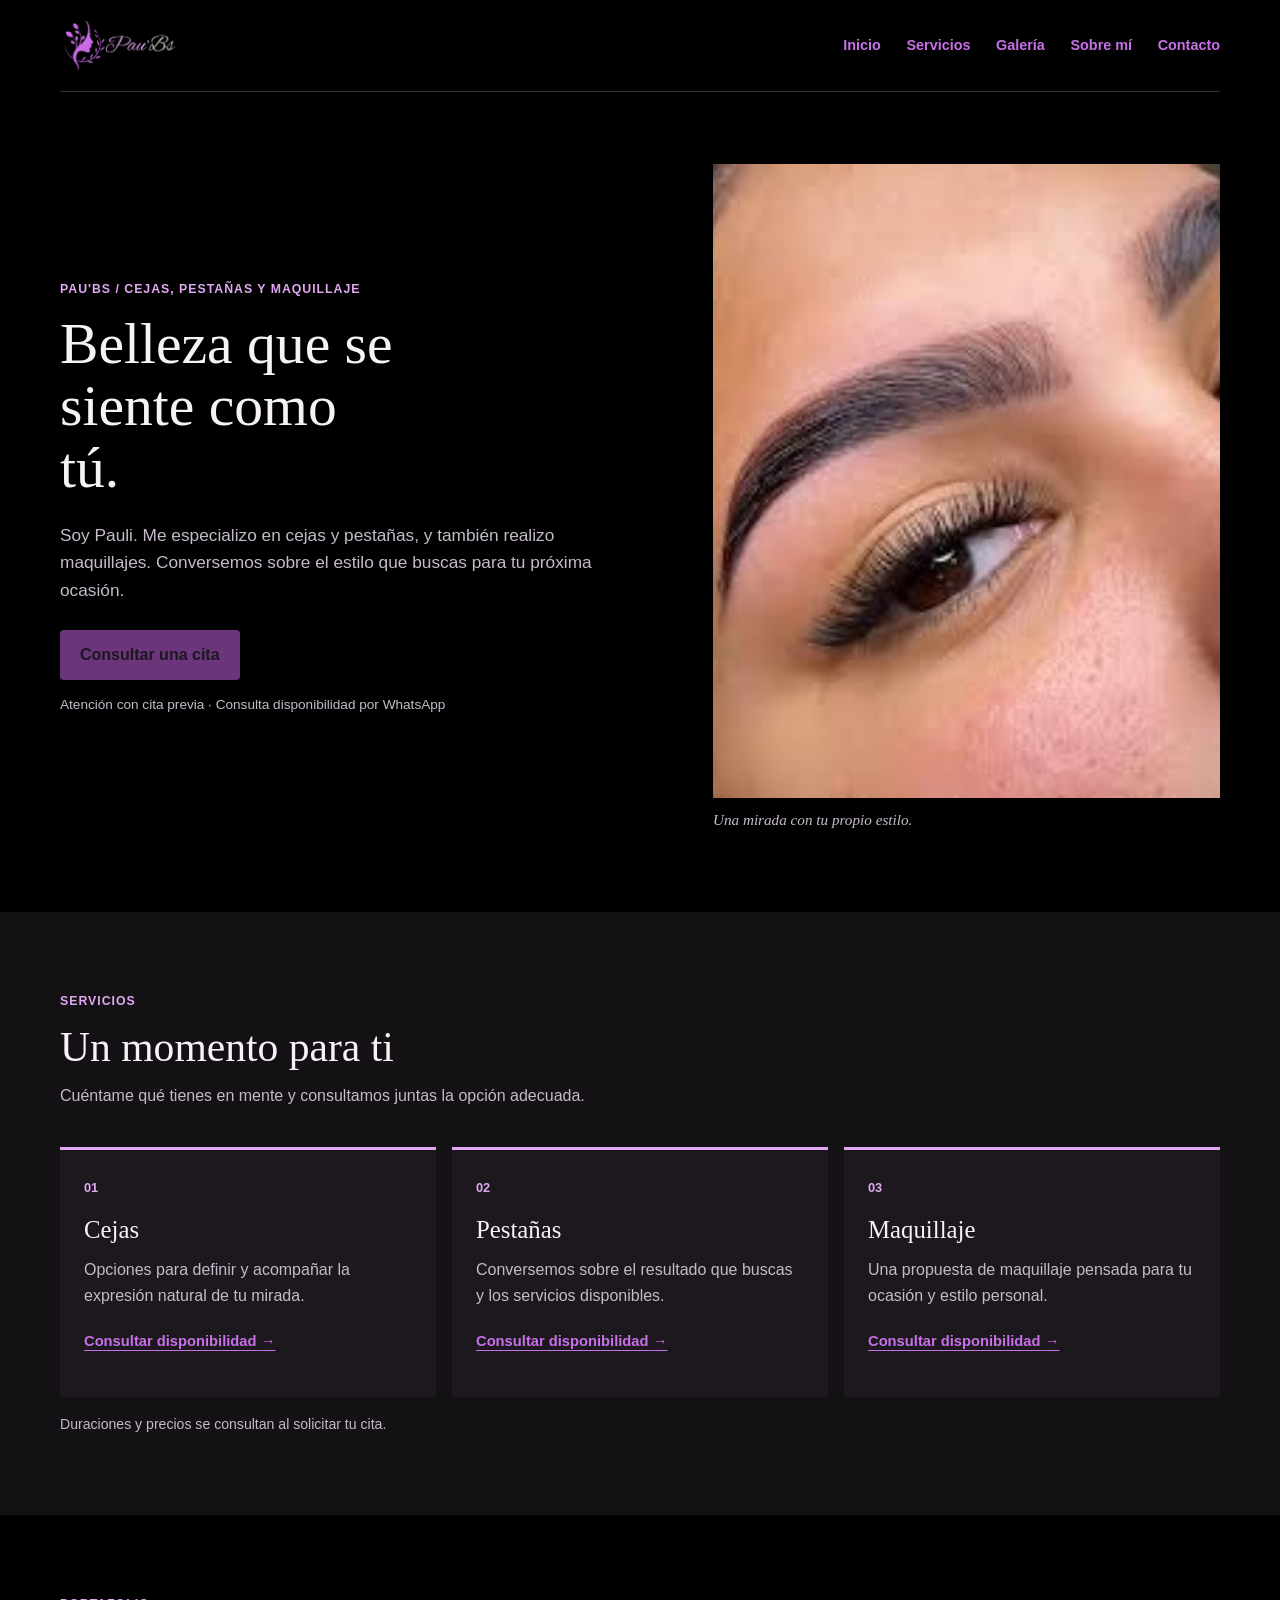
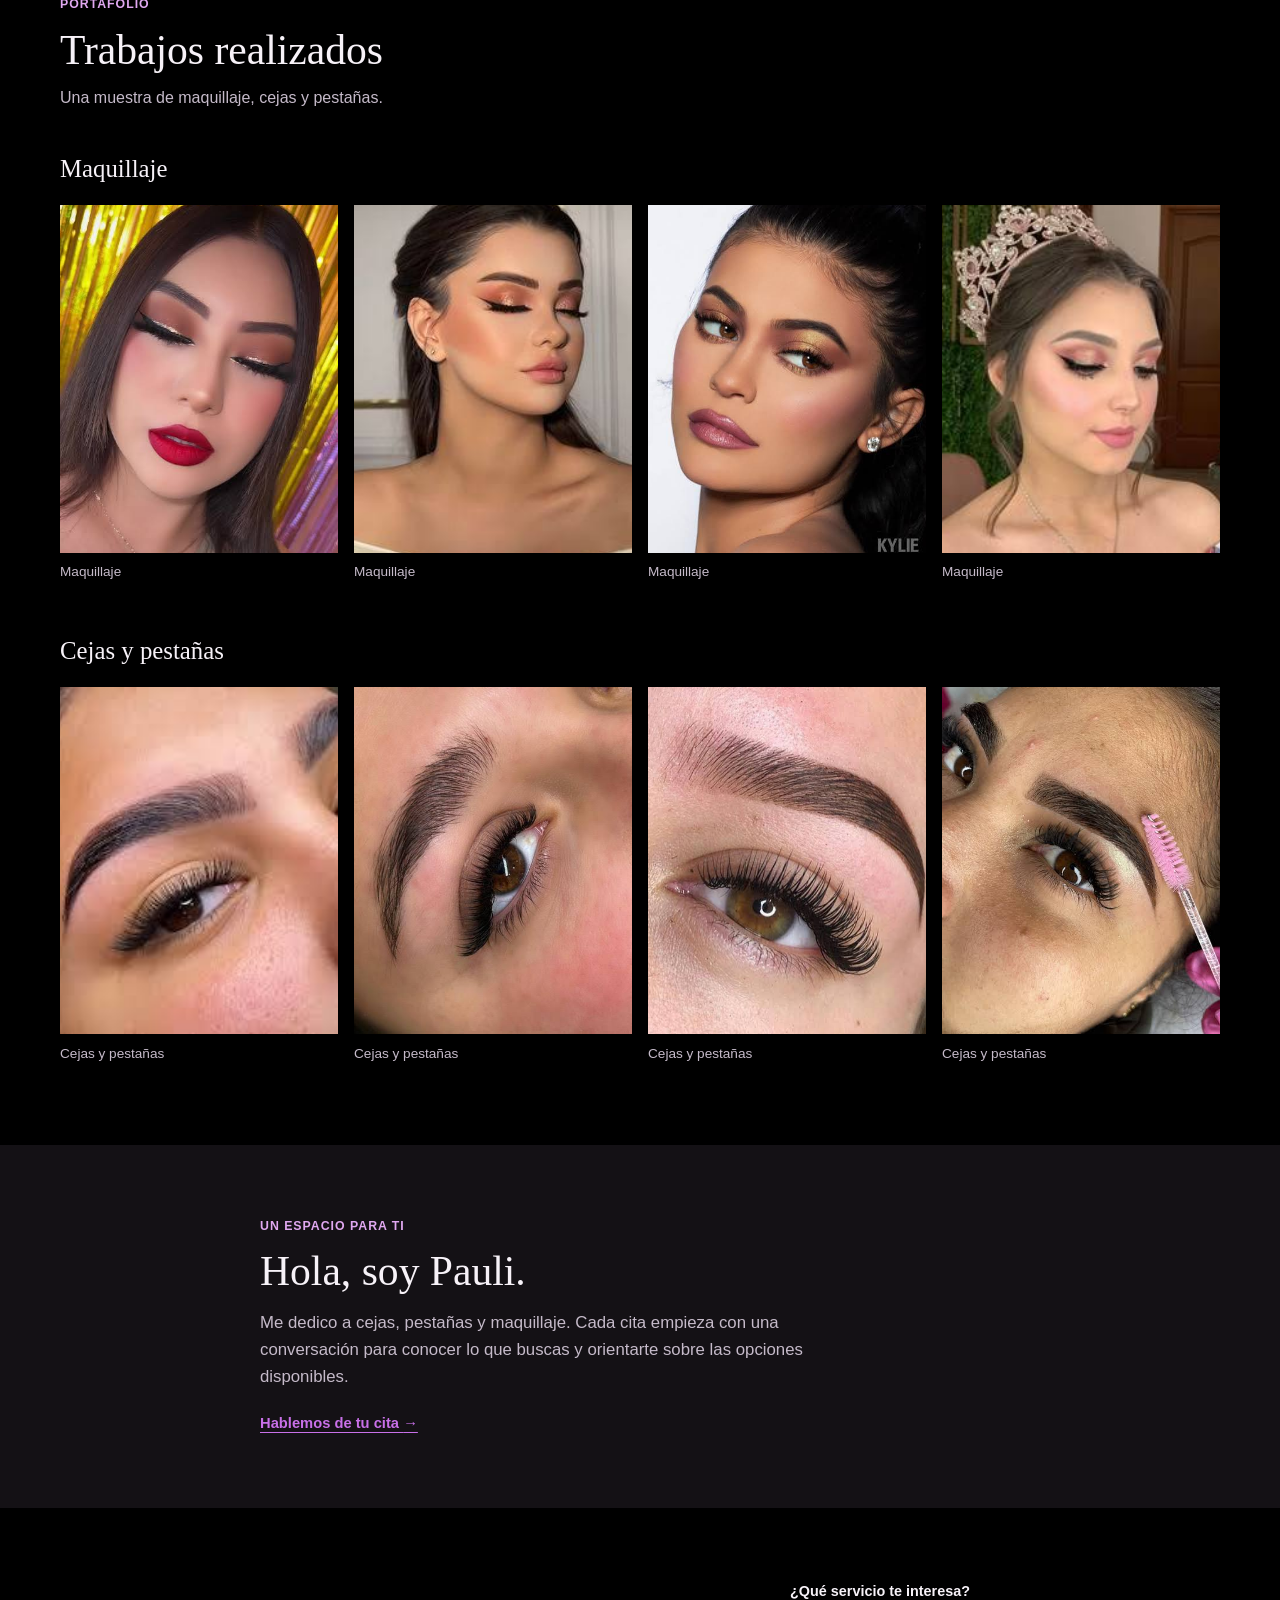
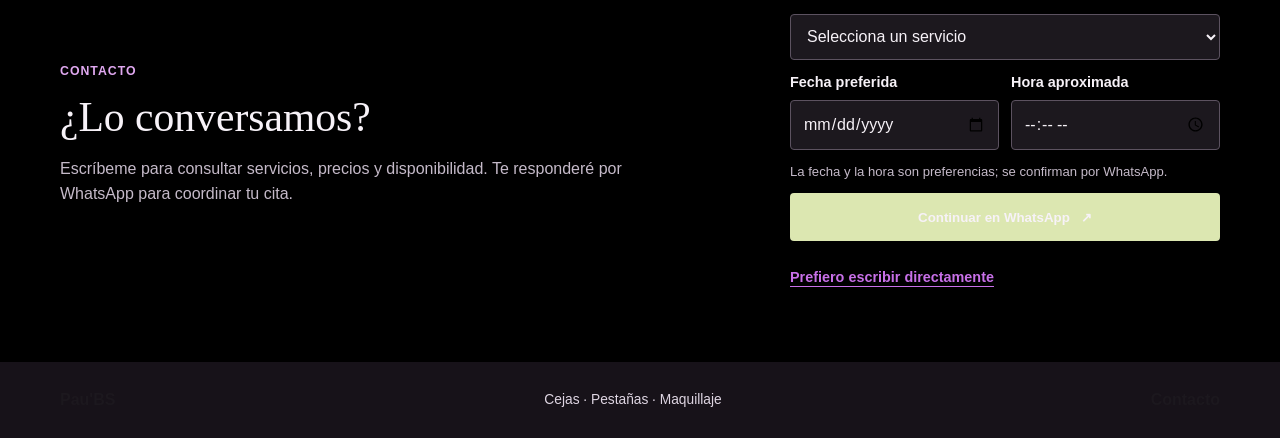
==== FRONTEND/Index.html @ 276dd2f2 "Elimine revision codigo.txt" ====
<!DOCTYPE html>
<html lang="es">
<head>
    <meta charset="UTF-8">
    <meta name="viewport" content="width=device-width, initial-scale=1.0">
    <meta name="description" content="Cejas, pestañas y maquillaje con Pau'BS. Conoce sus trabajos y consulta disponibilidad para agendar por WhatsApp.">
    <title>Pau'BS | Cejas, pestañas y maquillaje</title>
    <link rel="stylesheet" href="Styles.css">
</head>
<body>
    <a class="skip-link" href="#contenido">Saltar al contenido</a>

    <header class="site-header">
        <a class="brand" href="#inicio" aria-label="Pau'BS, ir al inicio">
            <img src="../images/Pau’Bs.png" alt="Pau'BS">
        </a>

        <nav class="main-nav" aria-label="Navegación principal">
            <a href="#inicio">Inicio</a>
            <a href="#servicios">Servicios</a>
            <a href="#galeria">Galería</a>
            <a href="#sobre-mi">Sobre mí</a>
            <a href="#contacto">Contacto</a>
        </nav>
    </header>

    <main id="contenido">
        <section class="hero page-width" id="inicio" aria-labelledby="hero-title">
            <div class="hero-copy">
                <p class="eyebrow">Pau'BS <span aria-hidden="true">/</span> Cejas, pestañas y maquillaje</p>
                <h1 id="hero-title">Belleza que se siente como tú.</h1>
                <p class="hero-description">Soy Pauli. Me especializo en cejas y pestañas, y también realizo maquillajes. Conversemos sobre el estilo que buscas para tu próxima ocasión.</p>
                <a class="button button-primary" href="#contacto">Consultar una cita</a>
                <p class="hero-note">Atención con cita previa · Consulta disponibilidad por WhatsApp</p>
            </div>
            <figure class="hero-image">
                <img src="../images/Cp1.jpg" alt="Trabajo de cejas y pestañas realizado por Pau'BS" fetchpriority="high">
                <figcaption>Una mirada con tu propio estilo.</figcaption>
            </figure>
        </section>

        <section class="services section-band" id="servicios" aria-labelledby="services-title">
            <div class="page-width">
                <div class="section-heading">
                    <p class="eyebrow">Servicios</p>
                    <h2 id="services-title">Un momento para ti</h2>
                    <p>Cuéntame qué tienes en mente y consultamos juntas la opción adecuada.</p>
                </div>

                <div class="service-list">
                    <article class="service-item">
                        <span class="service-number" aria-hidden="true">01</span>
                        <h3>Cejas</h3>
                        <p>Opciones para definir y acompañar la expresión natural de tu mirada.</p>
                        <a href="#contacto" data-service="Cejas">Consultar disponibilidad <span aria-hidden="true">→</span></a>
                    </article>
                    <article class="service-item">
                        <span class="service-number" aria-hidden="true">02</span>
                        <h3>Pestañas</h3>
                        <p>Conversemos sobre el resultado que buscas y los servicios disponibles.</p>
                        <a href="#contacto" data-service="Pestañas">Consultar disponibilidad <span aria-hidden="true">→</span></a>
                    </article>
                    <article class="service-item">
                        <span class="service-number" aria-hidden="true">03</span>
                        <h3>Maquillaje</h3>
                        <p>Una propuesta de maquillaje pensada para tu ocasión y estilo personal.</p>
                        <a href="#contacto" data-service="Maquillaje">Consultar disponibilidad <span aria-hidden="true">→</span></a>
                    </article>
                </div>
                <p class="service-note">Duraciones y precios se consultan al solicitar tu cita.</p>
            </div>
        </section>

        <section class="gallery page-width" id="galeria" aria-labelledby="gallery-title">
            <div class="section-heading">
                <p class="eyebrow">Portafolio</p>
                <h2 id="gallery-title">Trabajos realizados</h2>
                <p>Una muestra de maquillaje, cejas y pestañas.</p>
            </div>

            <div class="gallery-group" aria-labelledby="makeup-title">
                <h3 id="makeup-title">Maquillaje</h3>
                <div class="gallery-grid">
                    <figure><img src="../images/Ensayo1.jpg" alt="Ejemplo de trabajo de maquillaje 1" loading="lazy"><figcaption>Maquillaje</figcaption></figure>
                    <figure><img src="../images/Ensayo2.jpg" alt="Ejemplo de trabajo de maquillaje 2" loading="lazy"><figcaption>Maquillaje</figcaption></figure>
                    <figure><img src="../images/Ensayo3.jpg" alt="Ejemplo de trabajo de maquillaje 3" loading="lazy"><figcaption>Maquillaje</figcaption></figure>
                    <figure><img src="../images/Ensayo4.jpg" alt="Ejemplo de trabajo de maquillaje 4" loading="lazy"><figcaption>Maquillaje</figcaption></figure>
                </div>
            </div>

            <div class="gallery-group" aria-labelledby="brows-title">
                <h3 id="brows-title">Cejas y pestañas</h3>
                <div class="gallery-grid">
                    <figure><img src="../images/Cp1.jpg" alt="Ejemplo de trabajo de cejas y pestañas 1" loading="lazy"><figcaption>Cejas y pestañas</figcaption></figure>
                    <figure><img src="../images/cp2.jpg" alt="Ejemplo de trabajo de cejas y pestañas 2" loading="lazy"><figcaption>Cejas y pestañas</figcaption></figure>
                    <figure><img src="../images/cp3.jpg" alt="Ejemplo de trabajo de cejas y pestañas 3" loading="lazy"><figcaption>Cejas y pestañas</figcaption></figure>
                    <figure><img src="../images/cp4.jpg" alt="Ejemplo de trabajo de cejas y pestañas 4" loading="lazy"><figcaption>Cejas y pestañas</figcaption></figure>
                </div>
            </div>
        </section>

        <section class="about section-band" id="sobre-mi" aria-labelledby="about-title">
            <div class="page-width about-content">
                <p class="eyebrow">Un espacio para ti</p>
                <h2 id="about-title">Hola, soy Pauli.</h2>
                <p>Me dedico a cejas, pestañas y maquillaje. Cada cita empieza con una conversación para conocer lo que buscas y orientarte sobre las opciones disponibles.</p>
                <a class="text-link" href="#contacto">Hablemos de tu cita <span aria-hidden="true">→</span></a>
            </div>
        </section>

        <section class="contact page-width" id="contacto" aria-labelledby="contact-title">
            <div>
                <p class="eyebrow">Contacto</p>
                <h2 id="contact-title">¿Lo conversamos?</h2>
                <p>Escríbeme para consultar servicios, precios y disponibilidad. Te responderé por WhatsApp para coordinar tu cita.</p>
            </div>
            <div class="booking-actions">
                <form class="appointment-form" id="appointment-form" hidden>
                    <label for="appointment-service">¿Qué servicio te interesa?</label>
                    <select id="appointment-service" name="service" required>
                        <option value="">Selecciona un servicio</option>
                        <option value="Cejas">Cejas</option>
                        <option value="Pestañas">Pestañas</option>
                        <option value="Maquillaje">Maquillaje</option>
                        <option value="Quiero asesoría">Quiero asesoría</option>
                    </select>

                    <div class="appointment-fields">
                        <div>
                            <label for="appointment-date">Fecha preferida</label>
                            <input id="appointment-date" name="preferredDate" type="date">
                        </div>
                        <div>
                            <label for="appointment-time">Hora aproximada</label>
                            <input id="appointment-time" name="preferredTime" type="time">
                        </div>
                    </div>

                    <p class="form-hint">La fecha y la hora son preferencias; se confirman por WhatsApp.</p>
                    <button class="button button-whatsapp" type="submit">Continuar en WhatsApp <span aria-hidden="true">↗</span></button>
                    <p class="form-feedback" id="appointment-feedback" role="status" aria-live="polite"></p>
                </form>
                <a class="direct-whatsapp" href="https://wa.me/573127447132?text=Hola%2C%20quiero%20consultar%20por%20una%20cita" target="_blank" rel="noopener noreferrer">
                    Prefiero escribir directamente
                </a>
            </div>
        </section>
    </main>

    <footer class="site-footer">
        <div class="page-width footer-content">
            <a href="#inicio">Pau'BS</a>
            <p>Cejas · Pestañas · Maquillaje</p>
            <a href="#contacto">Contacto</a>
        </div>
    </footer>
    <script src="script.js" defer></script>
</body>
</html>
---- FRONTEND/Styles.css ----
:root {
	color-scheme: light;
	--ink: #f7f2f8;
	--forest: #c870e8;
	--coral: #e0a8f0;
	--lime: #dce7b1;
	--paper: #000000;
	--white: #1c181e;
	--muted: #c5bac9;
	--page-width: 1160px;
}

* {
	box-sizing: border-box;
}

html {
	scroll-behavior: smooth;
	scroll-padding-top: 1rem;
}

body {
	margin: 0;
	color: var(--ink);
	background: var(--paper);
	font-family: "Trebuchet MS", "Segoe UI", sans-serif;
	line-height: 1.6;
}

img {
	display: block;
	max-width: 100%;
}

a {
	color: inherit;
}

a:focus-visible {
	outline: 3px solid var(--coral);
	outline-offset: 4px;
}

.page-width {
	width: min(100% - 3rem, var(--page-width));
	margin-inline: auto;
}

.skip-link {
	position: absolute;
	z-index: 10;
	top: 0.75rem;
	left: 0.75rem;
	padding: 0.65rem 1rem;
	color: var(--white);
	background: var(--forest);
	transform: translateY(-160%);
}

.skip-link:focus {
	transform: translateY(0);
}

.site-header {
	display: flex;
	min-height: 92px;
	align-items: center;
	justify-content: space-between;
	gap: 2rem;
	width: min(100% - 3rem, var(--page-width));
	margin-inline: auto;
	border-bottom: 1px solid #38323a;
}

.brand {
	flex: 0 0 auto;
}

.brand img {
	width: 122px;
	height: auto;
}

.main-nav {
	display: flex;
	align-items: center;
	justify-content: flex-end;
	gap: 1.6rem;
	flex-wrap: wrap;
}

.main-nav a,
.site-footer a {
	text-decoration: none;
}

.main-nav a {
	padding-block: 0.5rem;
	color: var(--forest);
	font-size: 0.9rem;
	font-weight: 700;
}

.main-nav a:hover,
.site-footer a:hover {
	color: var(--coral);
}

.hero {
	display: grid;
	grid-template-columns: minmax(0, 1fr) minmax(280px, 0.88fr);
	align-items: center;
	gap: clamp(2rem, 6vw, 5.5rem);
	padding-block: 4.5rem 5rem;
}

.eyebrow {
	margin: 0 0 0.8rem;
	color: var(--coral);
	font-size: 0.77rem;
	font-weight: 700;
	letter-spacing: 0.08em;
	text-transform: uppercase;
}

.hero h1,
.section-heading h2,
.about h2,
.contact h2 {
	margin: 0;
	font-family: Georgia, "Times New Roman", serif;
	font-weight: 400;
	line-height: 1.08;
}

.hero h1 {
	max-width: 12ch;
	font-size: 3.6rem;
}

.hero-description {
	max-width: 39rem;
	margin: 1.4rem 0 1.6rem;
	color: var(--muted);
	font-size: 1.08rem;
}

.button {
	display: inline-flex;
	min-height: 48px;
	align-items: center;
	justify-content: center;
	gap: 0.7rem;
	padding: 0.75rem 1.25rem;
	border: 0;
	border-radius: 4px;
	font-weight: 700;
	text-decoration: none;
	transition: background-color 160ms ease, transform 160ms ease;
}

.button:hover {
	transform: translateY(-2px);
}

.button-primary {
	color: var(--white);
	background: #6b347b;
}

.button-primary:hover {
	background: #562b64;
}

.hero-note {
	margin: 0.9rem 0 0;
	color: var(--muted);
	font-size: 0.85rem;
}

.hero-image {
	margin: 0;
}

.hero-image img {
	width: 100%;
	aspect-ratio: 4 / 5;
	object-fit: cover;
	object-position: center;
}

.hero-image figcaption {
	padding-top: 0.65rem;
	color: var(--muted);
	font-family: Georgia, "Times New Roman", serif;
	font-size: 0.95rem;
	font-style: italic;
}

.section-band {
	background: #141115;
}

.services,
.gallery {
	padding-block: 5rem;
}

.section-heading {
	max-width: 650px;
	margin-bottom: 2.4rem;
}

.section-heading h2,
.about h2,
.contact h2 {
	font-size: 2.6rem;
}

.section-heading > p:last-child {
	margin: 0.8rem 0 0;
	color: var(--muted);
}

.service-list {
	display: grid;
	grid-template-columns: repeat(3, minmax(0, 1fr));
	gap: 1rem;
}

.service-item {
	min-height: 250px;
	padding: 1.5rem;
	border-top: 3px solid var(--coral);
	background: var(--white);
}

.service-number {
	color: var(--coral);
	font-size: 0.8rem;
	font-weight: 700;
}

.service-item h3,
.gallery-group h3 {
	margin: 0.7rem 0 0.45rem;
	font-family: Georgia, "Times New Roman", serif;
	font-size: 1.55rem;
	font-weight: 400;
}

.service-item p {
	min-height: 3.2em;
	margin: 0 0 1.2rem;
	color: var(--muted);
}

.service-item a,
.text-link {
	color: var(--forest);
	font-size: 0.92rem;
	font-weight: 700;
	text-decoration-thickness: 1px;
	text-underline-offset: 4px;
}

.service-item a:hover,
.text-link:hover {
	color: var(--coral);
}

.service-note {
	margin: 1rem 0 0;
	color: var(--muted);
	font-size: 0.88rem;
}

.gallery-group + .gallery-group {
	margin-top: 3rem;
}

.gallery-group h3 {
	margin: 0 0 1rem;
}

.gallery-grid {
	display: grid;
	grid-template-columns: repeat(4, minmax(0, 1fr));
	gap: 1rem;
}

.gallery-grid figure {
	min-width: 0;
	margin: 0;
}

.gallery-grid img {
	width: 100%;
	aspect-ratio: 4 / 5;
	object-fit: cover;
	background: var(--lime);
}

.gallery-grid figcaption {
	padding-top: 0.55rem;
	color: var(--muted);
	font-size: 0.85rem;
}

.about {
	padding-block: 4.5rem;
}

.about-content {
	max-width: 760px;
}

.about-content > p:not(.eyebrow) {
	max-width: 620px;
	margin: 1rem 0 1.2rem;
	color: var(--muted);
	font-size: 1.05rem;
}

.contact {
	display: flex;
	align-items: center;
	justify-content: space-between;
	gap: 2rem;
	padding-block: 4.5rem;
}

.contact > div {
	max-width: 620px;
}

.contact > div > p:last-child {
	margin: 1rem 0 0;
	color: var(--muted);
}

.booking-actions {
	width: min(100%, 430px);
	flex: 0 1 430px;
}

.appointment-form[hidden] {
	display: none;
}

.appointment-form {
	display: grid;
	gap: 0.7rem;
}

.appointment-form label {
	font-size: 0.9rem;
	font-weight: 700;
}

.appointment-form select,
.appointment-form input {
	width: 100%;
	min-height: 46px;
	padding: 0.65rem 0.75rem;
	border: 1px solid #5c5260;
	border-radius: 4px;
	color: var(--ink);
	background: #1c181e;
	font: inherit;
}

.appointment-form select:focus-visible,
.appointment-form input:focus-visible {
	outline: 3px solid var(--coral);
	outline-offset: 2px;
}

.appointment-fields {
	display: grid;
	grid-template-columns: repeat(2, minmax(0, 1fr));
	gap: 0.75rem;
}

.appointment-fields > div {
	display: grid;
	gap: 0.35rem;
}

.form-hint,
.form-feedback {
	margin: 0;
	color: var(--muted);
	font-size: 0.82rem;
}

.appointment-form .button {
	width: 100%;
	cursor: pointer;
}

.direct-whatsapp {
	display: inline-block;
	margin-top: 0.85rem;
	color: var(--forest);
	font-size: 0.9rem;
	font-weight: 700;
	text-underline-offset: 4px;
}

.button-whatsapp {
	flex: 0 0 auto;
	color: var(--ink);
	background: var(--lime);
}

.button-whatsapp:hover {
	background: #cfdda0;
}

.site-footer {
	color: var(--white);
	background: #171219;
}

.footer-content {
	display: flex;
	min-height: 76px;
	align-items: center;
	justify-content: space-between;
	gap: 1rem;
}

.footer-content p {
	margin: 0;
	color: #ded5e2;
	font-size: 0.86rem;
}

.footer-content a {
	font-weight: 700;
}

@media (max-width: 760px) {
	.site-header {
		min-height: 0;
		flex-wrap: wrap;
		gap: 0.5rem 1rem;
		padding-block: 0.8rem;
	}

	.brand img {
		width: 96px;
	}

	.main-nav {
		justify-content: flex-start;
		gap: 0.35rem 1rem;
		width: 100%;
	}

	.hero {
		grid-template-columns: 1fr;
		gap: 2rem;
		padding-block: 3rem;
	}

	.hero h1 {
		max-width: 14ch;
		font-size: 3rem;
	}

	.hero-image {
		max-width: 560px;
	}

	.services,
	.gallery {
		padding-block: 3.5rem;
	}

	.service-list {
		grid-template-columns: 1fr;
	}

	.service-item {
		min-height: 0;
	}

	.service-item p {
		min-height: 0;
	}

	.gallery-grid {
		grid-template-columns: repeat(2, minmax(0, 1fr));
		gap: 1.25rem 0.75rem;
	}

	.contact {
		align-items: flex-start;
		flex-direction: column;
		padding-block: 3.5rem;
	}

	.booking-actions {
		flex-basis: auto;
	}
}

@media (max-width: 420px) {
	.page-width,
	.site-header {
		width: min(100% - 2rem, var(--page-width));
	}

	.main-nav {
		gap: 0.25rem 0.8rem;
	}

	.main-nav a {
		font-size: 0.84rem;
	}

	.hero h1 {
		font-size: 2.5rem;
	}

	.section-heading h2,
	.about h2,
	.contact h2 {
		font-size: 2.2rem;
	}

	.footer-content {
		align-items: flex-start;
		flex-direction: column;
		justify-content: center;
		padding-block: 1rem;
	}
}

@media (prefers-reduced-motion: reduce) {
	html {
		scroll-behavior: auto;
	}

	*,
	*::before,
	*::after {
		transition-duration: 0.01ms !important;
	}
}
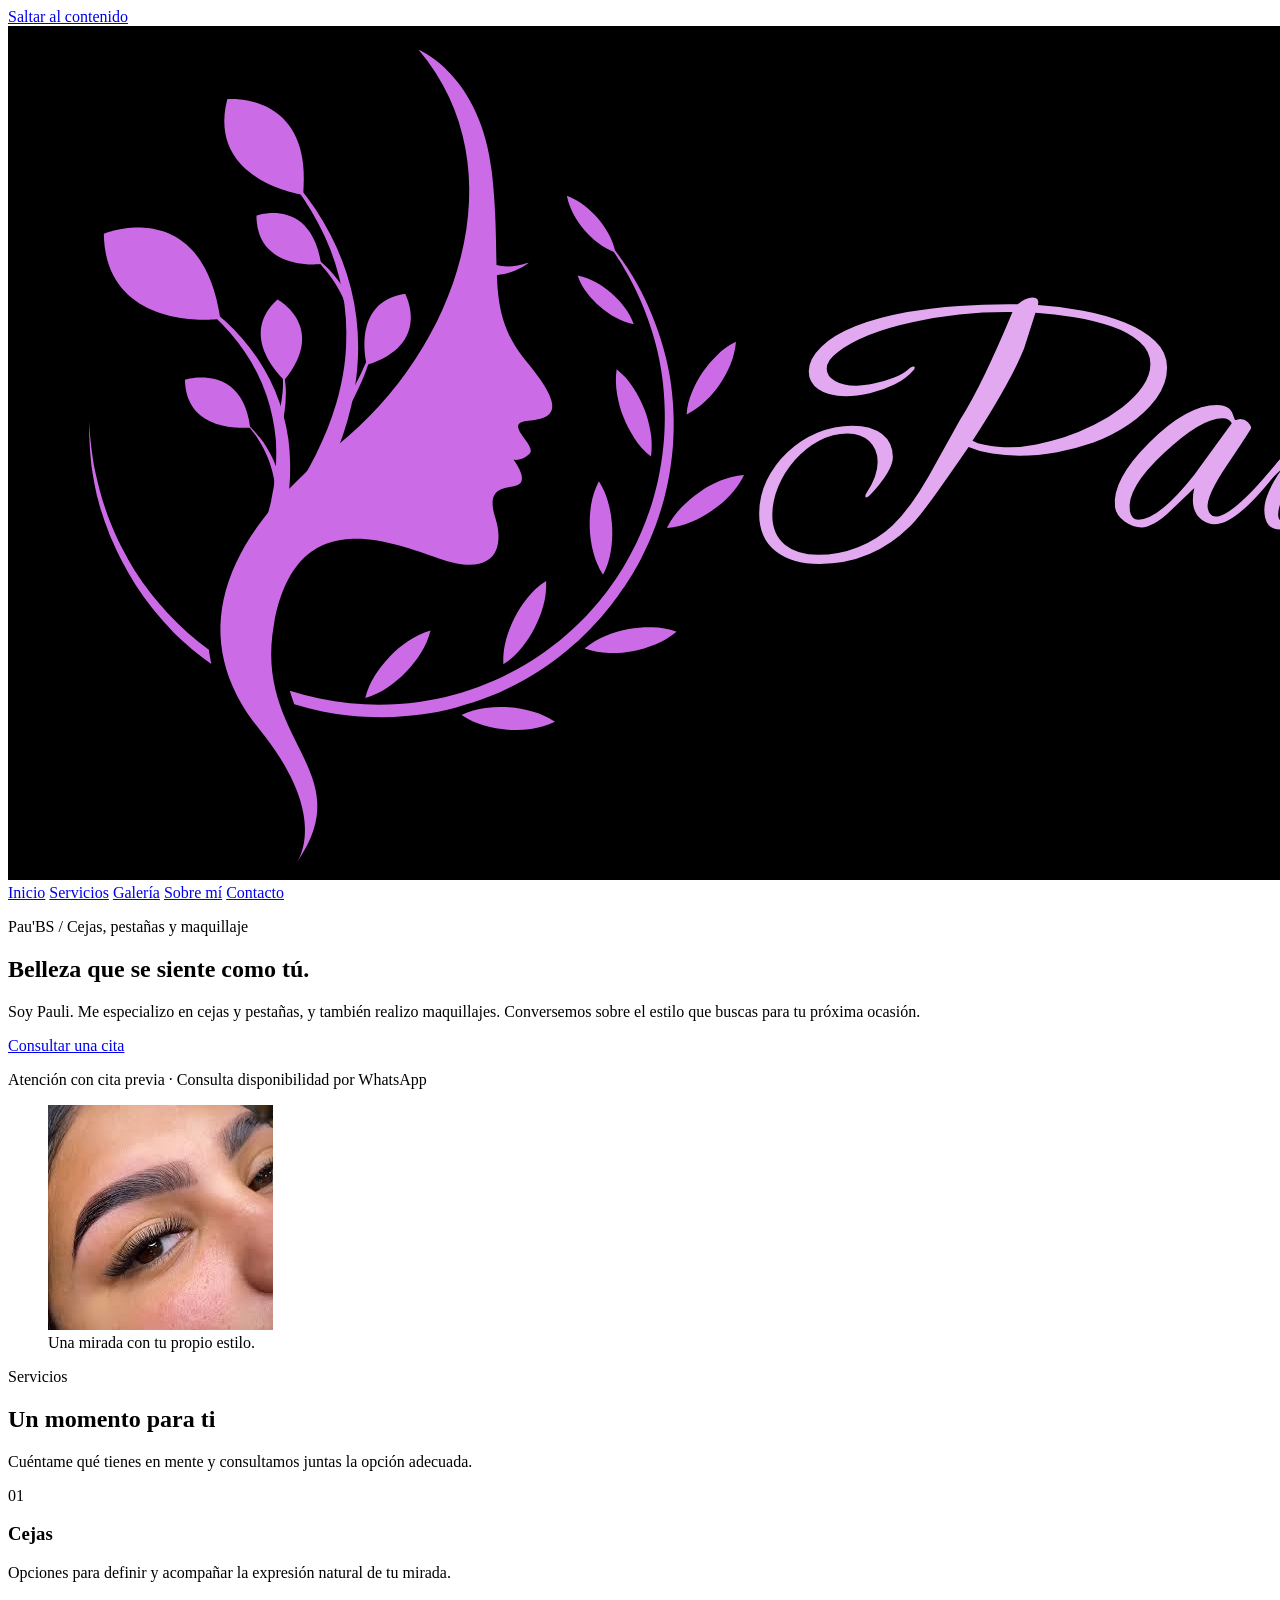
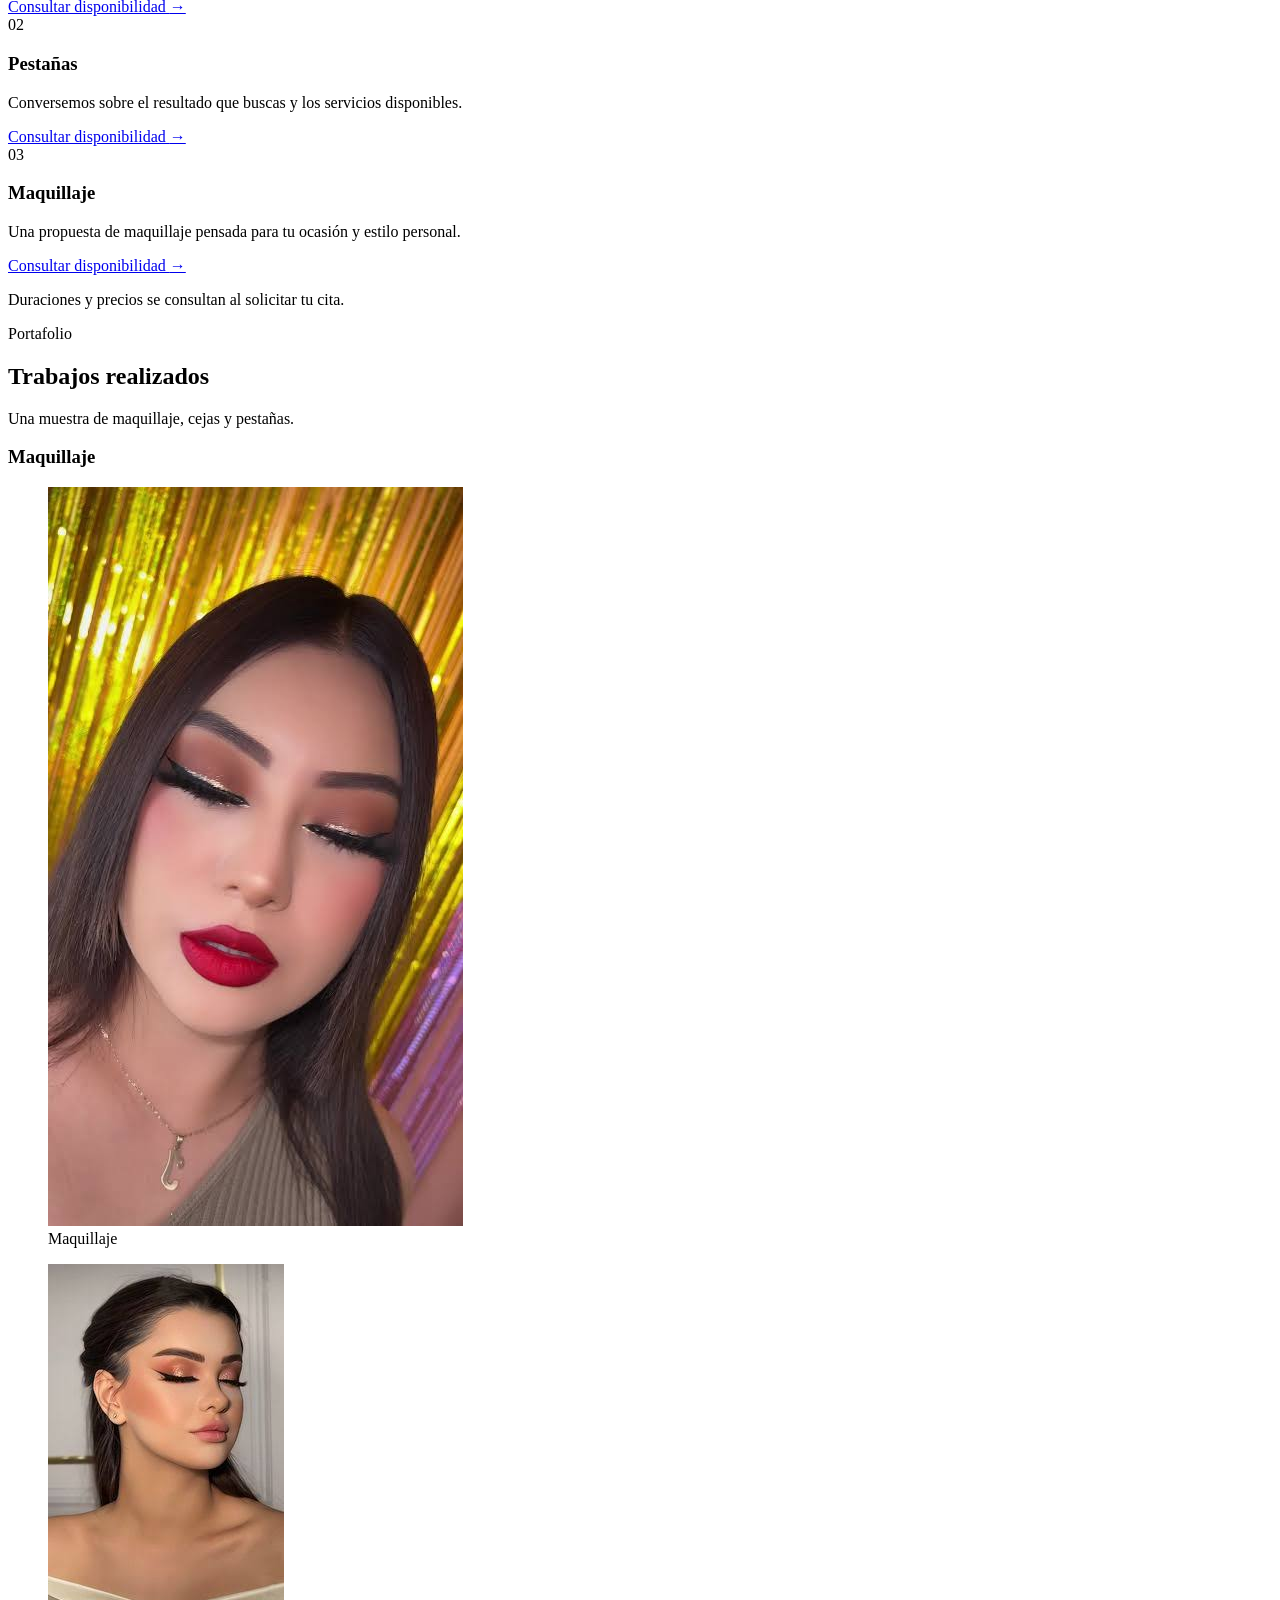
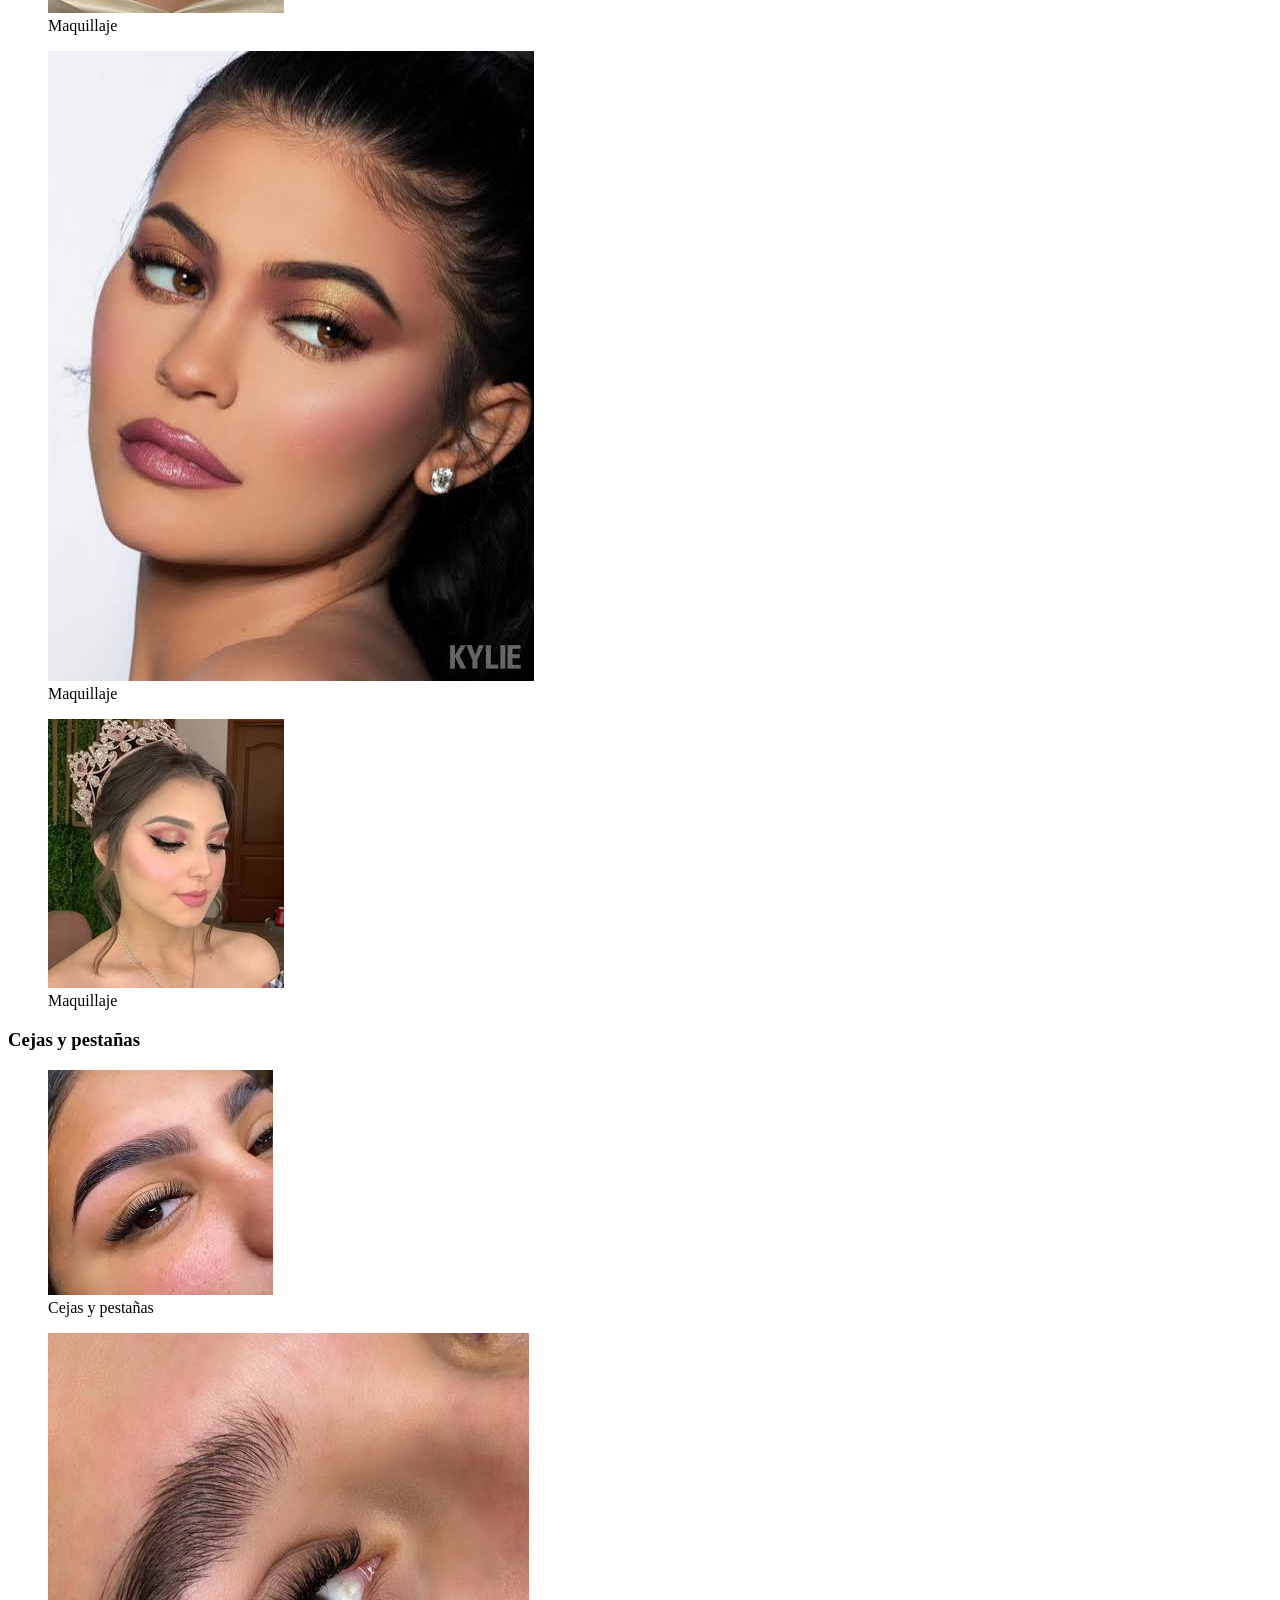
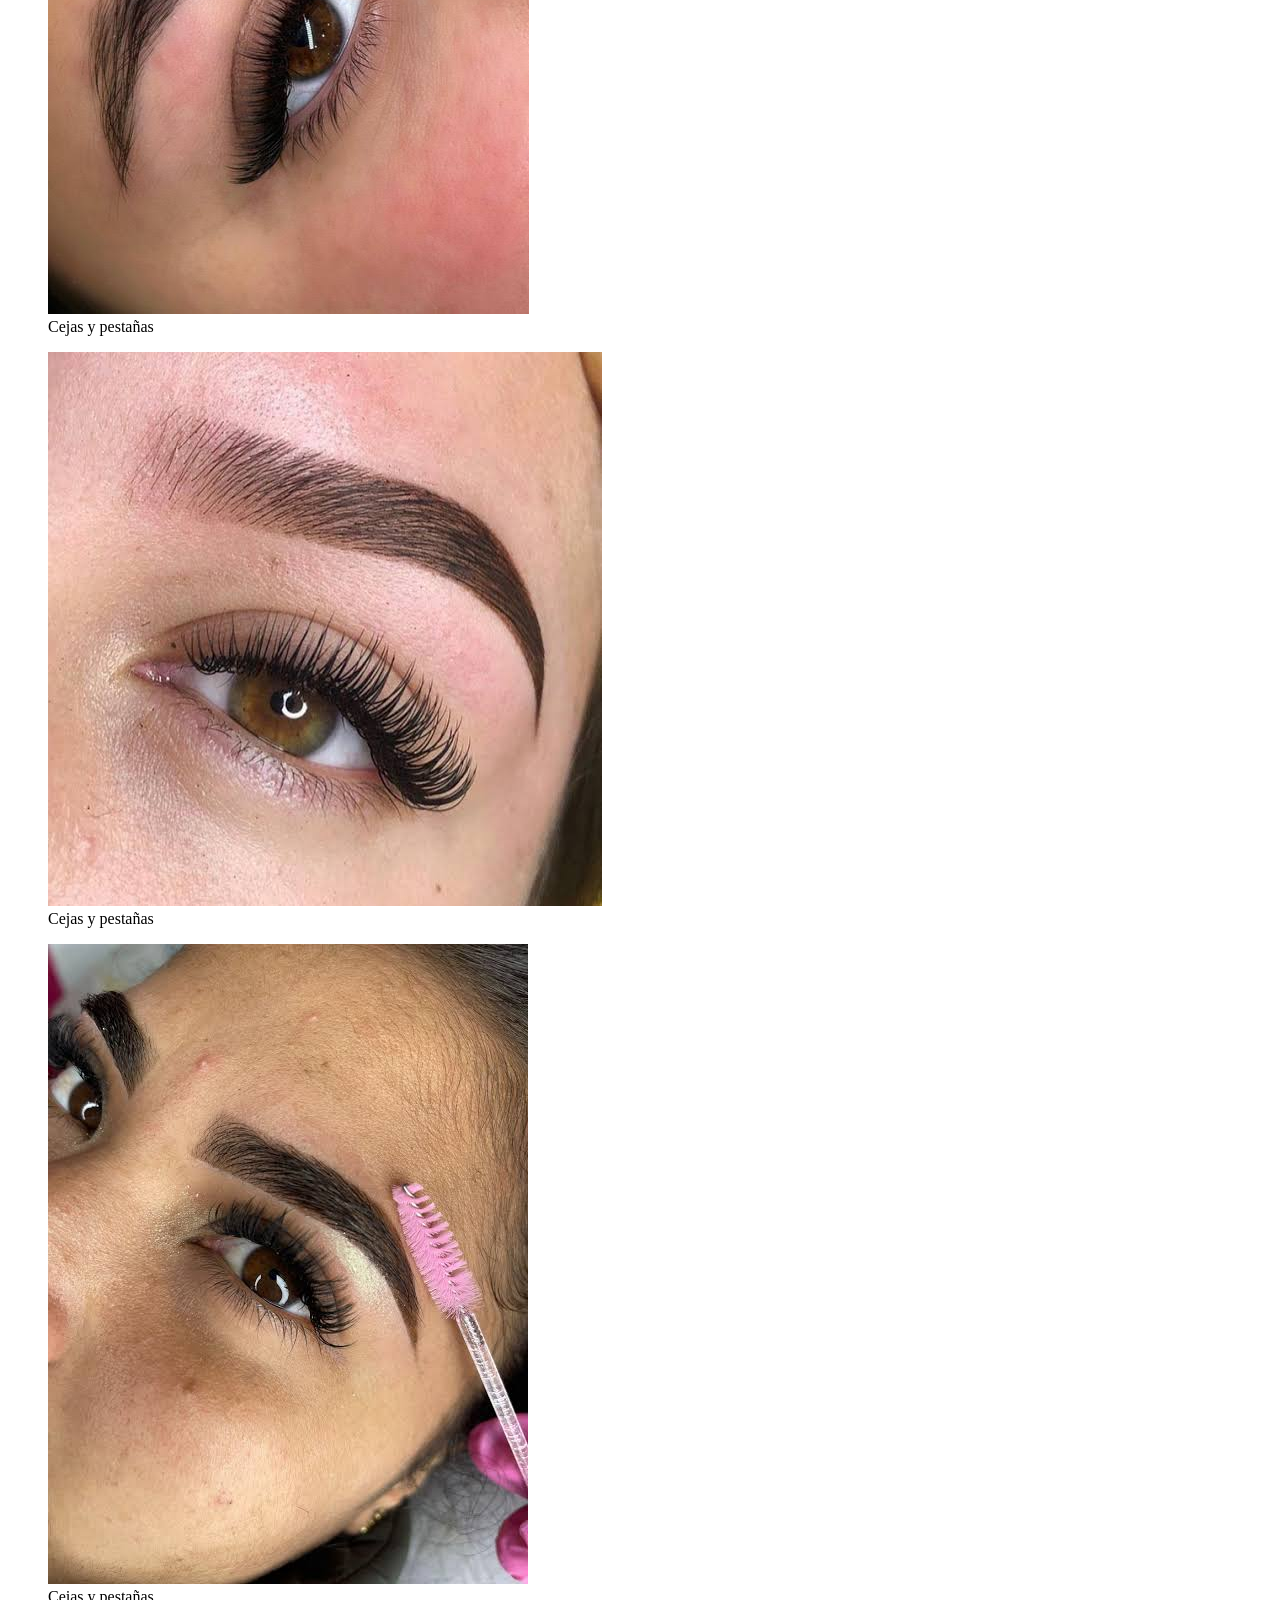
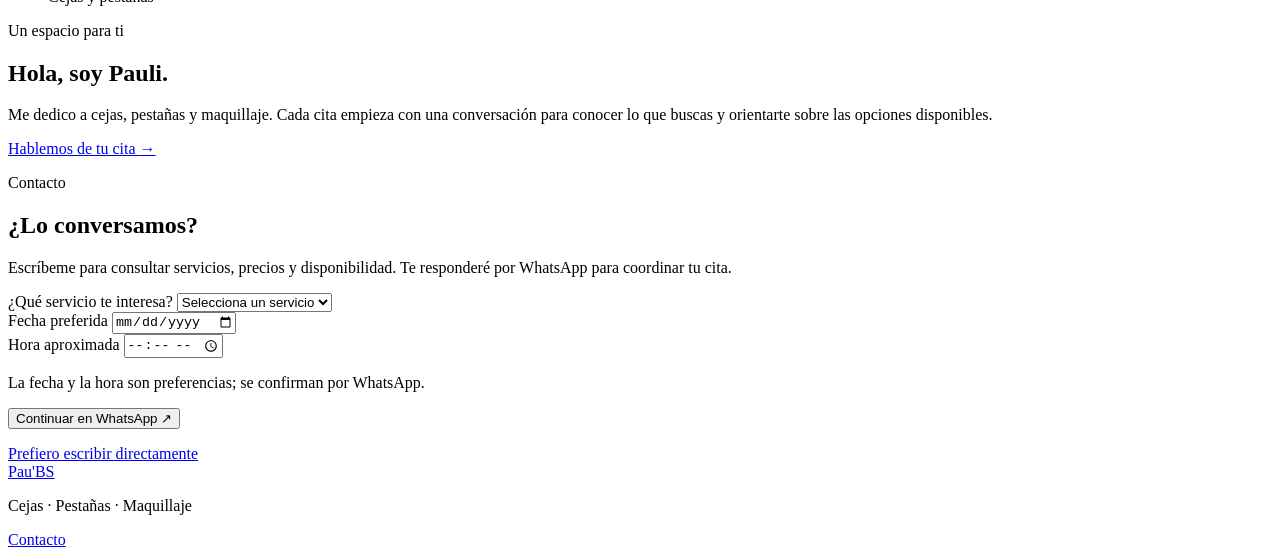
==== commit 1674c7f1: "cambio nombre archivo" ====
--- a/FRONTEND/Index.html
+++ b/FRONTEND/Index.html
@@ -5,7 +5,7 @@
     <meta name="viewport" content="width=device-width, initial-scale=1.0">
     <meta name="description" content="Cejas, pestañas y maquillaje con Pau'BS. Conoce sus trabajos y consulta disponibilidad para agendar por WhatsApp.">
     <title>Pau'BS | Cejas, pestañas y maquillaje</title>
-    <link rel="stylesheet" href="Styles.css">
+    <link rel="stylesheet" href="styles.css">
 </head>
 <body>
     <a class="skip-link" href="#contenido">Saltar al contenido</a>
